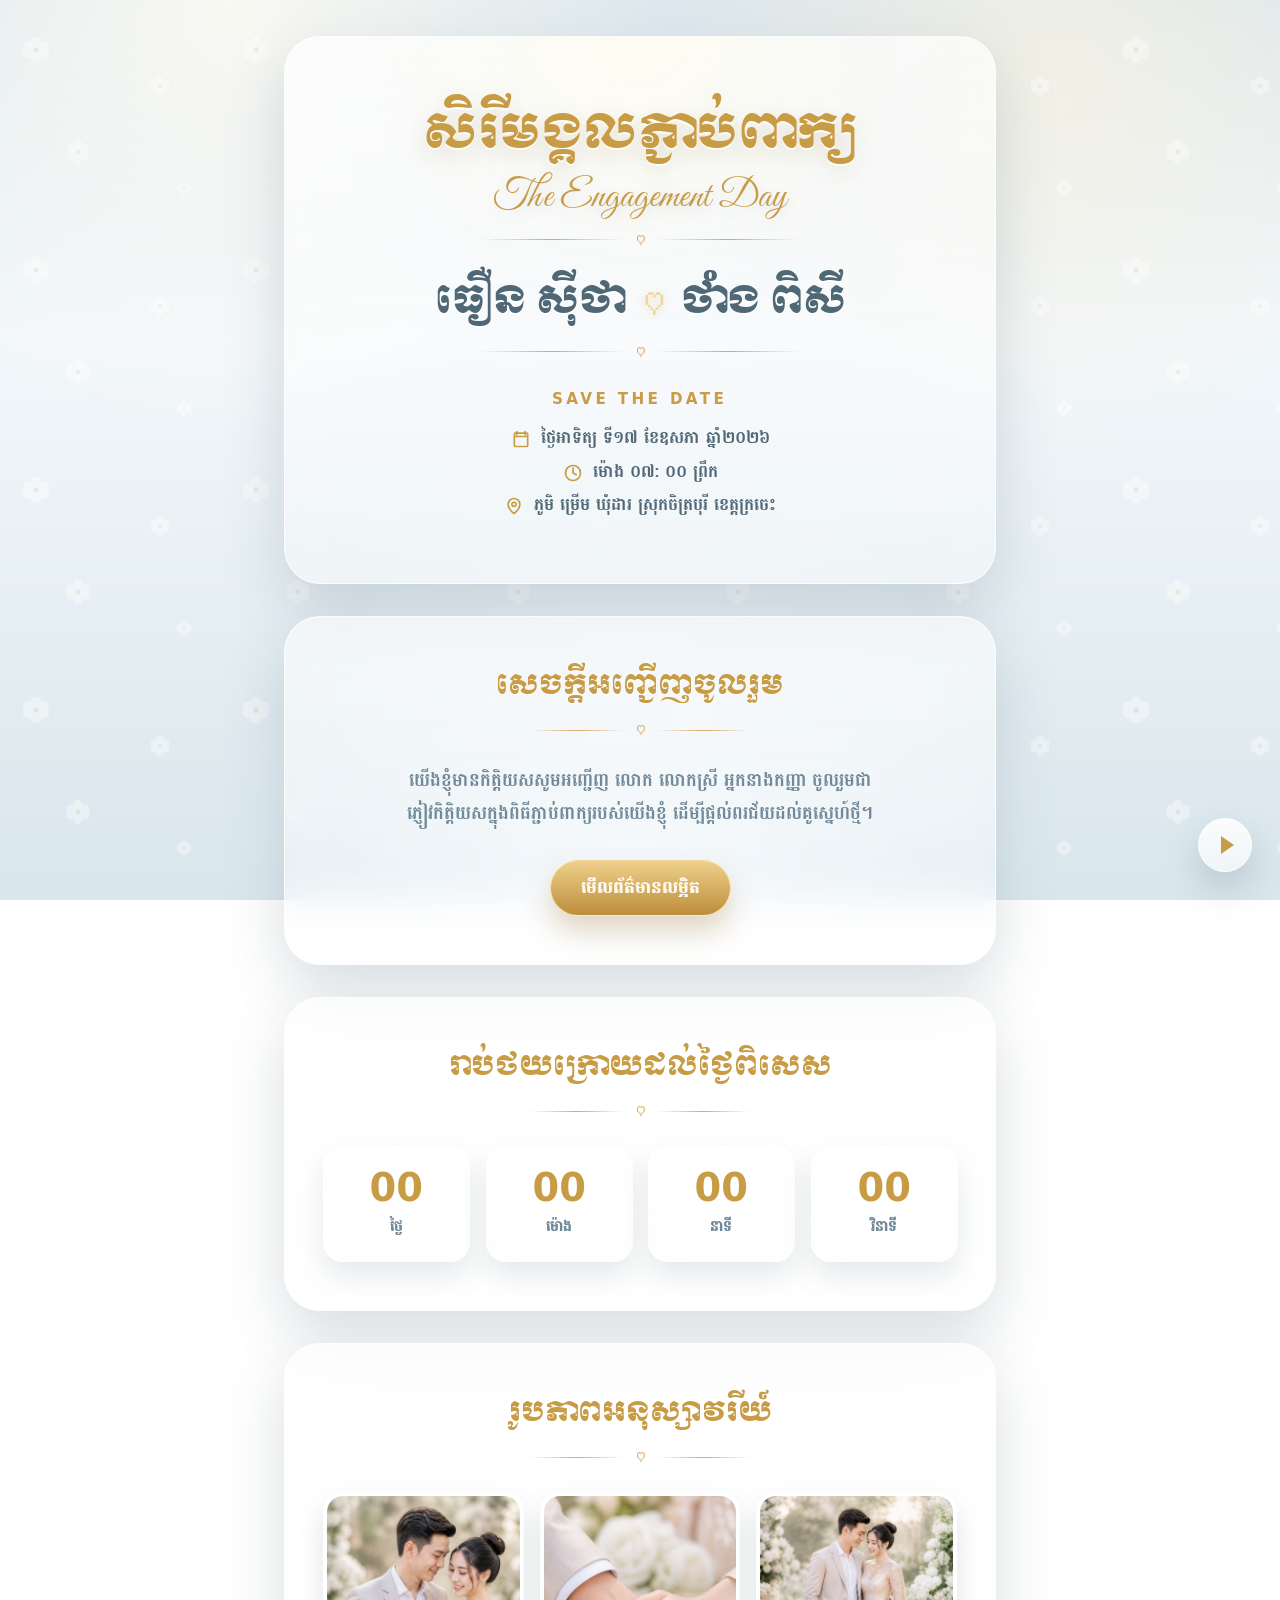
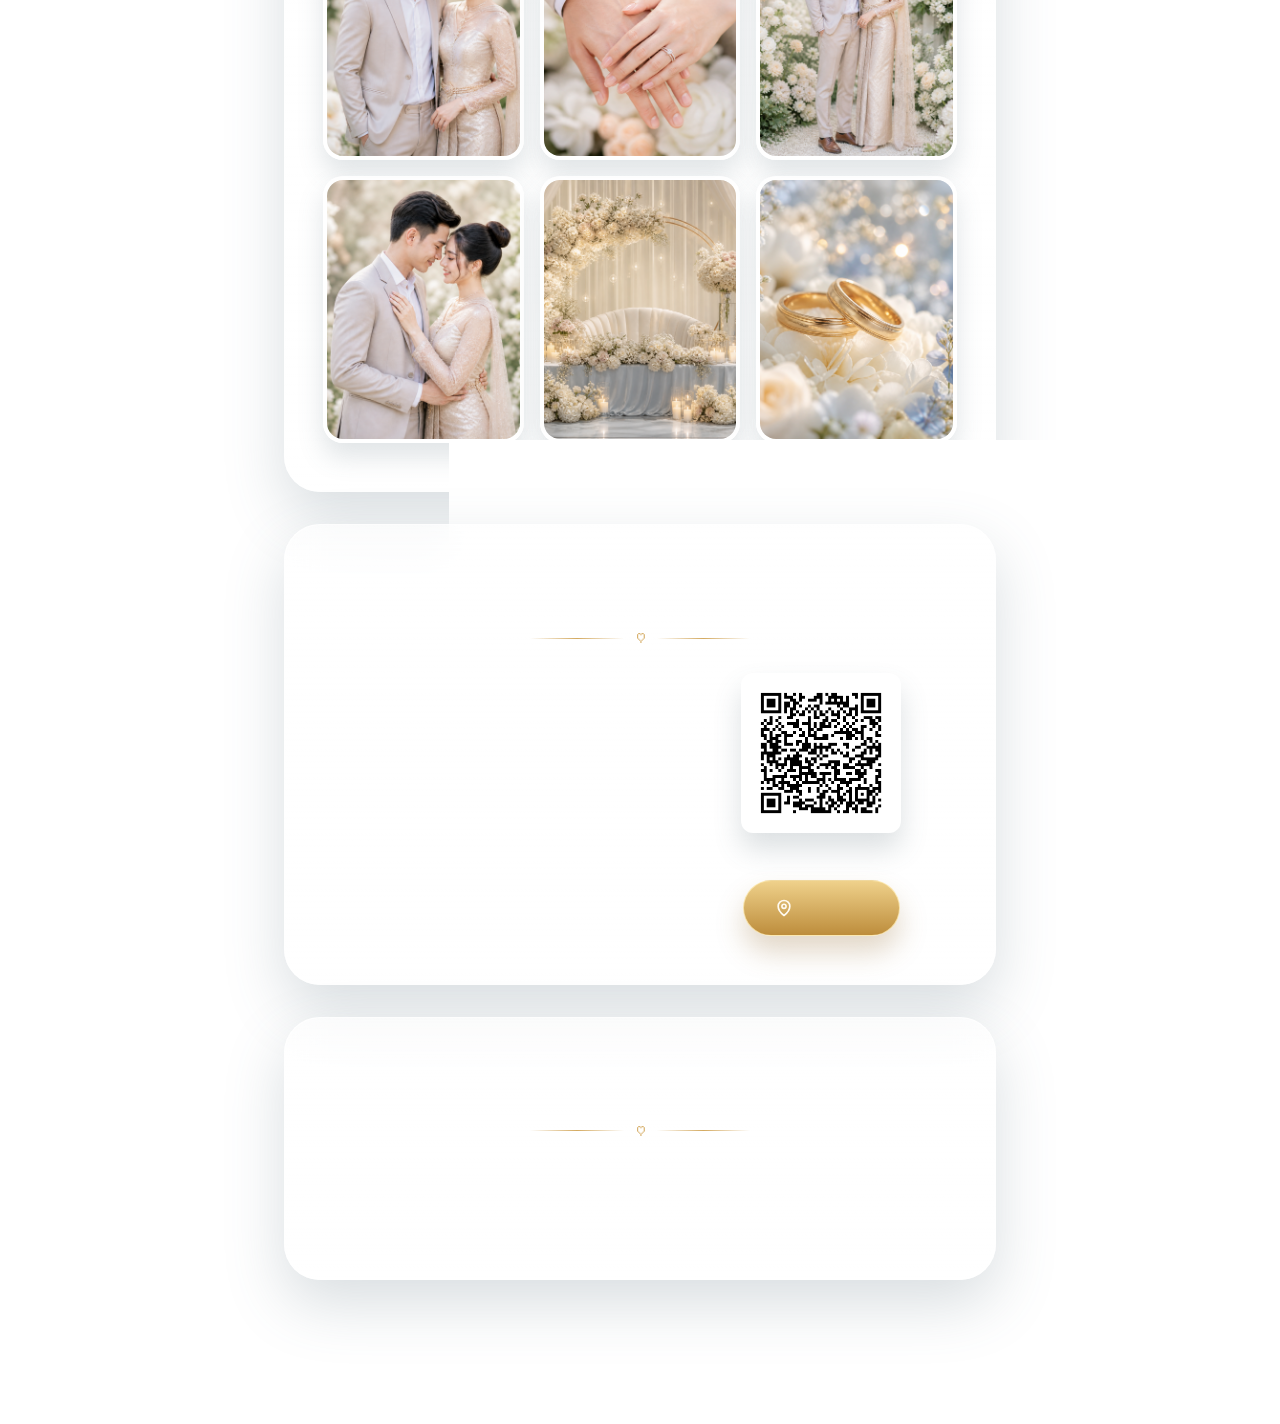
==== invitation.html @ dfe52625 "Initial website" ====
<!doctype html>
<!-- New invitation page. index.html is not modified. -->
<html lang="km">
  <head>
    <meta charset="utf-8">
    <meta name="viewport" content="width=device-width, initial-scale=1">
    <meta name="theme-color" content="#dbe7ee">
    <title>សិរីមង្គលពិធីភ្ជាប់ពាក្យ ធឿន ស៊ីថា ❤️ ថាំង ពិសី</title>
    <meta name="description" content="សិរីមង្គលភ្ជាប់ពាក្យ ធឿន ស៊ីថា និង ថាំង ពិសី — ថ្ងៃអាទិត្យ ទី១៧ ខែឧសភា ឆ្នាំ២០២៦។">

    <link rel="preconnect" href="https://fonts.googleapis.com">
    <link rel="preconnect" href="https://fonts.gstatic.com" crossorigin>
    <link href="https://fonts.googleapis.com/css2?family=Battambang:wght@400;700;800&family=Moul&family=Great+Vibes&display=swap" rel="stylesheet">

    <link rel="stylesheet" href="styles.css">
  </head>

  <body class="engagement-page">
    <main class="poster">

      <!-- 1. Hero -->
      <section class="card is-hero" aria-labelledby="heroTitle">
        <div class="hero-inner">
          <!-- <div class="gold-ornament" aria-hidden="true">꧁꧂</div> -->
          <h1 id="heroTitle" class="hero-title effect-zoom-in">សិរីមង្គលភ្ជាប់ពាក្យ</h1>
          <p class="hero-subtitle effect-slide-up">The Engagement Day</p>

          <div class="divider" aria-hidden="true">
            <span></span><strong>♡</strong><span></span>
          </div>

          <p class="couple-names effect-flip-in">
            <span>ធឿន ស៊ីថា</span>
            <span class="couple-heart">♡</span>
            <span>ថាំង ពិសី</span>
          </p>

          <div class="divider" aria-hidden="true">
            <span></span><strong>♡</strong><span></span>
          </div>

          <div class="save-date">
            <p class="save-date-label effect-rotate-fade">SAVE THE DATE</p>
            <span class="info-line effect-slide-up">
              <svg viewBox="0 0 24 24" aria-hidden="true">
                <path d="M7 3v4M17 3v4M4 9h16M5 5h14a1 1 0 0 1 1 1v14a1 1 0 0 1-1 1H5a1 1 0 0 1-1-1V6a1 1 0 0 1 1-1Z"/>
              </svg>
              ថ្ងៃអាទិត្យ ទី១៧ ខែឧសភា ឆ្នាំ២០២៦
            </span>
            <span class="info-line effect-slide-up">
              <svg viewBox="0 0 24 24" aria-hidden="true">
                <circle cx="12" cy="12" r="9"/><path d="M12 6v6l4 2"/>
              </svg>
              ម៉ោង ០៧: ០០ ព្រឹក
            </span>
            <span class="info-line effect-slide-up">
              <svg viewBox="0 0 24 24" aria-hidden="true">
                <path d="M12 21s7-5.1 7-11a7 7 0 1 0-14 0c0 5.9 7 11 7 11Z"/><circle cx="12" cy="10" r="2.5"/>
              </svg>
              ភូមិ ម្រើម ឃុំដារ ស្រុកចិត្របុរី ខេត្តក្រចេះ
            </span>
          </div>
        </div>
      </section>

      <!-- 2. Invitation message -->
      <section class="card" aria-labelledby="messageTitle">
        <div class="section-heading">
          <h2 id="messageTitle" class="section-title effect-zoom-in">សេចក្តីអញ្ជើញចូលរួម</h2>
          <div class="divider" aria-hidden="true">
            <span></span><strong>♡</strong><span></span>
          </div>
        </div>
        <p class="section-copy effect-slide-up">យើងខ្ញុំមានកិត្តិយសសូមអញ្ជើញ លោក លោកស្រី អ្នកនាងកញ្ញា ចូលរួមជាភ្ញៀវកិត្តិយសក្នុងពិធីភ្ជាប់ពាក្យរបស់យើងខ្ញុំ ដើម្បីផ្តល់ពរជ័យដល់គូស្នេហ៍ថ្មី។</p>
        <div class="section-actions effect-flip-in">
          <a class="btn-gold" href="#eventSection">មើលព័ត៌មានលម្អិត</a>
        </div>
      </section>

      <!-- 3. Countdown -->
      <section class="card" aria-labelledby="countdownTitle">
        <div class="section-heading">
          <h2 id="countdownTitle" class="section-title effect-rotate-fade">រាប់ថយក្រោយដល់ថ្ងៃពិសេស</h2>
          <div class="divider" aria-hidden="true">
            <span></span><strong>♡</strong><span></span>
          </div>
        </div>
        <div class="countdown-grid" id="countdown" data-target="2026-05-17T07:00:00+07:00" aria-live="polite">
          <div class="count-box effect-zoom-in"><strong data-count="days">00</strong><span>ថ្ងៃ</span></div>
          <div class="count-box effect-slide-up"><strong data-count="hours">00</strong><span>ម៉ោង</span></div>
          <div class="count-box effect-rotate-fade"><strong data-count="minutes">00</strong><span>នាទី</span></div>
          <div class="count-box effect-flip-in"><strong data-count="seconds">00</strong><span>វិនាទី</span></div>
        </div>
      </section>

      <!-- 4. Gallery -->
      <section class="card" aria-labelledby="galleryTitle">
        <div class="section-heading">
          <h2 id="galleryTitle" class="section-title effect-slide-up">រូបភាពអនុស្សាវរីយ៍</h2>
          <div class="divider" aria-hidden="true">
            <span></span><strong>♡</strong><span></span>
          </div>
        </div>
        <div class="gallery-grid">
          <button class="photo-card" type="button" data-src="assets/photo-1.png" aria-label="Open photo 1">
            <img src="assets/photo-1.png" alt="Engagement photo 1" loading="lazy">
          </button>
          <button class="photo-card" type="button" data-src="assets/photo-2.png" aria-label="Open photo 2">
            <img src="assets/photo-2.png" alt="Engagement photo 2" loading="lazy">
          </button>
          <button class="photo-card" type="button" data-src="assets/photo-3.png" aria-label="Open photo 3">
            <img src="assets/photo-3.png" alt="Engagement photo 3" loading="lazy">
          </button>
          <button class="photo-card" type="button" data-src="assets/photo-4.png" aria-label="Open photo 4">
            <img src="assets/photo-4.png" alt="Engagement photo 4" loading="lazy">
          </button>
          <button class="photo-card" type="button" data-src="assets/photo-5.png" aria-label="Open photo 5">
            <img src="assets/photo-5.png" alt="Engagement photo 5" loading="lazy">
          </button>
          <button class="photo-card" type="button" data-src="assets/photo-6.png" aria-label="Open photo 6">
            <img src="assets/photo-6.png" alt="Engagement photo 6" loading="lazy">
          </button>
        </div>
      </section>

      <!-- 5. Event detail -->
      <section id="eventSection" class="card" aria-labelledby="eventTitle">
        <div class="section-heading">
          <h2 id="eventTitle" class="section-title effect-zoom-in">ព័ត៌មានកម្មពិធី</h2>
          <div class="divider" aria-hidden="true">
            <span></span><strong>♡</strong><span></span>
          </div>
        </div>

        <div class="event-grid">
          <div class="event-list">
            <div class="event-row effect-slide-up">
              <span class="icon-circle" aria-hidden="true">
                <svg viewBox="0 0 24 24"><path d="M7 3v4M17 3v4M4 9h16M5 5h14a1 1 0 0 1 1 1v14a1 1 0 0 1-1 1H5a1 1 0 0 1-1-1V6a1 1 0 0 1 1-1Z"/></svg>
              </span>
              <div>
                <strong>កាលបរិច្ឆេទ</strong>
                <p>ថ្ងៃអាទិត្យ ទី១៧ ខែឧសភា ឆ្នាំ២០២៦</p>
              </div>
            </div>

            <div class="event-row effect-rotate-fade">
              <span class="icon-circle" aria-hidden="true">
                <svg viewBox="0 0 24 24"><circle cx="12" cy="12" r="9"/><path d="M12 6v6l4 2"/></svg>
              </span>
              <div>
                <strong>ម៉ោង</strong>
                <p>ម៉ោង ០៧: ០០ ព្រឹក</p>
              </div>
            </div>

            <div class="event-row effect-flip-in">
              <span class="icon-circle" aria-hidden="true">
                <svg viewBox="0 0 24 24"><path d="M12 21s7-5.1 7-11a7 7 0 1 0-14 0c0 5.9 7 11 7 11Z"/><circle cx="12" cy="10" r="2.5"/></svg>
              </span>
              <div>
                <strong>ទីតាំង</strong>
                <p>ភូមិ ម្រើម ឃុំដារ ស្រុកចិត្របុរី ខេត្តក្រចេះ</p>
              </div>
            </div>
          </div>

          <div class="qr-area">
            <img src="assets/qr.png" alt="QR code for venue location" class="qr-image">
            <p class="qr-label effect-slide-up">ស្កេនសម្រាប់ទីតាំង</p>
            <a class="btn-gold" href="https://maps.app.goo.gl/ui9GbfECNCux99Qb6" target="_blank" rel="noreferrer">
              <svg viewBox="0 0 24 24" aria-hidden="true">
                <path d="M12 21s7-5.1 7-11a7 7 0 1 0-14 0c0 5.9 7 11 7 11Z"/><circle cx="12" cy="10" r="2.5"/>
              </svg>
              <span class="effect-zoom-in">បើកទីតាំង</span>
            </a>
          </div>
        </div>
      </section>

      <!-- 6. Thank-you -->
      <section class="card" aria-labelledby="thanksTitle">
        <div class="section-heading">
          <h2 id="thanksTitle" class="section-title effect-zoom-in">សូមអរគុណ</h2>
          <div class="divider" aria-hidden="true">
            <span></span><strong>♡</strong><span></span>
          </div>
        </div>
        <p class="section-copy effect-slide-up">សូមអរគុណចំពោះការចូលរួម និងការអបអរសាទររបស់លោកអ្នក។ វត្តមានរបស់លោកអ្នកគឺជាកិត្តិយសដ៏ធំធេងសម្រាប់យើងខ្ញុំ។</p>
      </section>

      <p class="footer-note effect-rotate-fade">ធឿន ស៊ីថា&nbsp;<span>♡</span>&nbsp;ថាំង ពិសី</p>
    </main>

    <div class="lightbox" id="lightbox" aria-hidden="true" role="dialog" aria-label="Photo preview">
      <button class="lightbox-close" type="button" aria-label="Close preview">&times;</button>
      <img src="" alt="">
    </div>

    <audio id="weddingSong" src="assets/song/song_wedding.mp3" preload="auto" loop></audio>
    <button class="music-toggle" id="musicToggle" type="button" aria-label="Play wedding song" aria-pressed="false">
      <span class="music-toggle-icon" aria-hidden="true"></span>
    </button>

    <script src="script.js"></script>
  </body>
</html>
---- styles.css ----
/* =========================================================
   Wedding Invitation — single shared stylesheet
   - index.html       → body.cover-page
   - invitation.html  → body.engagement-page
   ========================================================= */

:root {
  --gold: #c89b45;
  --gold-light: #efd79c;
  --gold-deep: #bd8d3c;
  --slate-blue: #506775;
  --slate-blue-soft: #718999;
  --card-border: rgba(255, 255, 255, .72);
  --card-shadow: 0 24px 60px rgba(83, 105, 118, .22);
}

/* ---------- Resets shared by both pages ---------- */

* { box-sizing: border-box; }

html { scroll-behavior: smooth; }

body {
  margin: 0;
  min-height: 100vh;
  overflow-x: hidden;
  font-family: Battambang, "Noto Sans Khmer", system-ui, sans-serif;
}

button, a { font: inherit; }

button { -webkit-tap-highlight-color: transparent; }

svg {
  fill: none;
  stroke: currentColor;
  stroke-linecap: round;
  stroke-linejoin: round;
}

/* ---------- Page-transition overlay (driven by script.js on cover) ---------- */

body::after {
  content: "";
  position: fixed;
  inset: 0;
  z-index: 100;
  pointer-events: none;
  background:
    radial-gradient(circle at 50% 38%, rgba(255, 248, 224, .96), transparent 28%),
    radial-gradient(circle at 20% 18%, rgba(255, 255, 255, .72), transparent 26%),
    radial-gradient(circle at 82% 74%, rgba(216, 236, 244, .68), transparent 30%),
    linear-gradient(135deg, #f9f1df 0%, #dcc38b 48%, #edf6f8 100%);
  opacity: 0;
  transform: scaleY(0) translateZ(0);
  transform-origin: bottom;
  transition: transform 940ms cubic-bezier(.76, 0, .24, 1), opacity 940ms ease;
}

body.page-exit::after,
body.loading::after,
body.page-enter::after {
  opacity: 1;
  transform: scaleY(1);
}

body.loading::after,
body.page-enter::after {
  transform-origin: top;
}

.page-transition-text {
  position: fixed;
  left: 50%;
  top: 50%;
  z-index: 101;
  pointer-events: none;
  display: inline-grid;
  place-items: center;
  padding: .08em .16em .2em;
  color: transparent;
  font-family: Moul, "Khmer OS Muol Light", Battambang, serif;
  font-size: clamp(2.35rem, 9vw, 5.65rem);
  font-weight: 400;
  line-height: 1.15;
  letter-spacing: .015em;
  opacity: 0;
  transform: translate3d(-50%, -42%, 0) scale(.76) rotateX(18deg);
  transform-origin: center;
  text-align: center;
  white-space: nowrap;
  background:
    linear-gradient(105deg, #91600b 0%, #e4bd60 22%, #fff1bd 43%, #b87a09 58%, #f9dd8f 76%, #9b690f 100%);
  background-size: 220% 100%;
  background-clip: text;
  -webkit-background-clip: text;
  -webkit-text-fill-color: transparent;
  filter:
    blur(7px)
    drop-shadow(0 2px 0 rgba(255, 248, 213, .9))
    drop-shadow(0 14px 24px rgba(91, 61, 17, .25))
    drop-shadow(0 0 30px rgba(255, 224, 151, .5));
  transition:
    opacity 780ms cubic-bezier(.16, 1, .3, 1),
    transform 960ms cubic-bezier(.16, 1, .3, 1),
    filter 960ms cubic-bezier(.16, 1, .3, 1),
    background-position 960ms ease-out;
}

.page-transition-text::before {
  content: "♡";
  position: absolute;
  left: 50%;
  top: calc(100% + .08em);
  width: min(5.6em, 72vw);
  display: flex;
  align-items: center;
  justify-content: center;
  gap: .22em;
  color: rgba(174, 118, 24, .88);
  font-family: Georgia, serif;
  font-size: clamp(.78rem, 2.8vw, 1.15rem);
  line-height: 1;
  opacity: 0;
  transform: translateX(-50%) scaleX(.35);
  text-shadow: 0 0 18px rgba(255, 227, 162, .72);
  background:
    linear-gradient(90deg, transparent, currentColor 42%, transparent 42%) left center / 46% 1px no-repeat,
    linear-gradient(90deg, transparent, currentColor 58%, transparent 58%) right center / 46% 1px no-repeat;
}

.page-transition-text::after {
  content: attr(data-text);
  position: absolute;
  inset: .08em .16em .2em;
  color: transparent;
  background:
    linear-gradient(105deg, transparent 0 34%, rgba(255, 255, 255, .98) 46%, transparent 60% 100%);
  background-size: 230% 100%;
  background-position: -120% 0;
  background-clip: text;
  -webkit-background-clip: text;
  -webkit-text-fill-color: transparent;
  opacity: 0;
}

body.page-exit .page-transition-text,
body.page-enter .page-transition-text {
  opacity: 1;
  transform: translate3d(-50%, -50%, 0) scale(1) rotateX(0);
  background-position: 100% 50%;
  filter:
    blur(0)
    drop-shadow(0 2px 0 rgba(255, 248, 213, .9))
    drop-shadow(0 18px 28px rgba(91, 61, 17, .26))
    drop-shadow(0 0 34px rgba(255, 224, 151, .58));
  animation: samaiTextReveal 1080ms cubic-bezier(.16, 1, .3, 1) both;
}

body.page-exit .page-transition-text::before,
body.page-enter .page-transition-text::before {
  animation: samaiDividerReveal 1080ms cubic-bezier(.16, 1, .3, 1) both;
}

body.page-exit .page-transition-text::after,
body.page-enter .page-transition-text::after {
  animation: samaiTextShine 1050ms ease-out 120ms both;
}

body.page-enter .page-transition-text {
  animation: samaiTextArrive 1180ms cubic-bezier(.16, 1, .3, 1) both;
}

body.page-enter .page-transition-text::before {
  animation: samaiDividerArrive 1180ms cubic-bezier(.16, 1, .3, 1) both;
}

@keyframes samaiTextReveal {
  0% {
    opacity: 0;
    transform: translate3d(-50%, -36%, 0) scale(.74) rotateX(22deg);
    filter: blur(9px) drop-shadow(0 0 0 rgba(255, 224, 151, 0));
  }
  58% {
    opacity: 1;
    transform: translate3d(-50%, -50%, 0) scale(1.065) rotateX(0);
    filter: blur(0) drop-shadow(0 0 38px rgba(255, 224, 151, .72));
  }
  100% {
    opacity: 1;
    transform: translate3d(-50%, -50%, 0) scale(1) rotateX(0);
    filter: blur(0) drop-shadow(0 0 30px rgba(255, 224, 151, .52));
  }
}

@keyframes samaiTextArrive {
  0% {
    opacity: 1;
    transform: translate3d(-50%, -50%, 0) scale(1);
    filter: blur(0);
  }
  54% {
    opacity: 1;
    transform: translate3d(-50%, -50%, 0) scale(1.035);
    filter: blur(0);
  }
  100% {
    opacity: 0;
    transform: translate3d(-50%, -61%, 0) scale(.9);
    filter: blur(7px);
  }
}

@keyframes samaiDividerReveal {
  0% {
    opacity: 0;
    transform: translateX(-50%) scaleX(.18);
  }
  52%, 100% {
    opacity: .9;
    transform: translateX(-50%) scaleX(1);
  }
}

@keyframes samaiDividerArrive {
  0%, 58% {
    opacity: .9;
    transform: translateX(-50%) scaleX(1);
  }
  100% {
    opacity: 0;
    transform: translateX(-50%) scaleX(.45);
  }
}

@keyframes samaiTextShine {
  0% {
    opacity: 0;
    background-position: -130% 0;
  }
  18%, 72% {
    opacity: .9;
  }
  100% {
    opacity: 0;
    background-position: 130% 0;
  }
}

/* =========================================================
   Cover page (index.html)
   ========================================================= */

body.cover-page {
  background: linear-gradient(135deg, #6b757d 0%, #a39178 48%, #ead1a6 100%);
  color: #fff;
}

.cover-shell { min-height: 100vh; }

.cover-hero {
  position: relative;
  min-height: 100svh;
  display: grid;
  place-items: center;
  overflow: hidden;
  isolation: isolate;
  padding: clamp(22px, 5vw, 64px);
}

.poster-cover {
  background:
    radial-gradient(circle at 50% 20%, rgba(255, 247, 220, .62), transparent 34%),
    linear-gradient(135deg, #ead3a3 0%, #fff1c9 48%, #c49749 100%);
  padding: clamp(8px, 2vw, 18px);
}

.khmer-poster {
  position: relative;
  container-type: inline-size;
  width: min(calc(100vw - 16px), calc((100svh - 16px) * .6667), 700px);
  aspect-ratio: 1024 / 1536;
  overflow: hidden;
  background: url("assets/images/khmer-invitation-bg.png") center / cover no-repeat;
  border-radius: 4px;
  box-shadow:
    0 28px 80px rgba(75, 50, 15, .38),
    0 0 0 1px rgba(139, 89, 18, .24);
  animation: enterCard 720ms cubic-bezier(.2, .8, .2, 1) both;
}

.poster-main-copy {
  position: absolute;
  top: 20.6%;
  left: 12%;
  right: 12%;
  display: grid;
  justify-items: center;
  text-align: center;
  color: #8e5b00;
}

.poster-kicker {
  margin: 0 0 .35em;
  color: #9d6905;
  font-size: clamp(.72rem, 2.6cqw, 1.08rem);
  font-weight: 800;
  line-height: 1.45;
  text-shadow: 0 1px 0 #fff4c2, 0 2px 7px rgba(88, 48, 0, .22);
}

.poster-main-copy h1,
.poster-names,
.poster-with,
.poster-footer-copy {
  text-shadow:
    0 1px 0 #fff7c9,
    0 2px 0 #6c4100,
    0 4px 8px rgba(67, 35, 0, .34);
}

.poster-main-copy h1 {
  margin: 0;
  color: #a36500;
  font-family: Moul, "Khmer OS Muol Light", Battambang, serif;
  font-size: clamp(1.05rem, 7.1cqw, 3.1rem);
  font-weight: 400;
  line-height: 1.36;
  white-space: nowrap;
}

.poster-divider {
  width: min(340px, 62%);
  display: flex;
  align-items: center;
  justify-content: center;
  gap: 10px;
  margin: clamp(9px, 1.8vw, 18px) 0 clamp(8px, 1.6vw, 16px);
  color: #b87a09;
}

.poster-divider span {
  height: 2px;
  flex: 1;
  background: linear-gradient(90deg, transparent, currentColor, transparent);
}

.poster-divider strong {
  font-size: clamp(.78rem, 2.4cqw, 1.18rem);
  line-height: 1;
}

.poster-names {
  margin: 0;
  color: #9a6100;
  font-family: Moul, "Khmer OS Muol Light", Battambang, serif;
  font-size: clamp(1.02rem, 6.6cqw, 2.95rem);
  font-weight: 400;
  line-height: 1.26;
  white-space: nowrap;
}

.poster-with {
  margin: clamp(1px, .4vw, 5px) 0;
  color: #a46900;
  font-family: Moul, "Khmer OS Muol Light", Battambang, serif;
  font-size: clamp(.78rem, 3.6cqw, 1.55rem);
  font-weight: 400;
  line-height: 1.2;
}

.poster-button {
  position: absolute;
  left: 50%;
  top: 73%;
  min-height: clamp(38px, 8.6cqw, 62px);
  min-width: clamp(128px, 31cqw, 220px);
  display: inline-flex;
  align-items: center;
  justify-content: center;
  gap: 10px;
  padding: clamp(8px, 1.45vw, 14px) clamp(18px, 3vw, 30px);
  border: 0;
  border-radius: 0;
  background: transparent;
  color: #8f620d;
  cursor: pointer;
  isolation: isolate;
  transform: translateX(-50%);
  transition: transform 200ms ease, filter 200ms ease;
}

.poster-button::before,
.poster-button::after {
  content: "";
  position: absolute;
  inset: 50% auto auto 50%;
  pointer-events: none;
  transform: translate(-50%, -50%) scale(.86);
}

.poster-button::before {
  content: "♡";
  z-index: -1;
  color: rgba(255, 232, 170, .72);
  font-family: Georgia, serif;
  font-size: clamp(2.3rem, 8.2cqw, 4.4rem);
  line-height: 1;
  text-shadow:
    0 0 18px rgba(255, 224, 145, .58),
    0 0 34px rgba(184, 122, 9, .24);
  animation: softHeartBeat 2.2s ease-in-out infinite;
}

.poster-button::after {
  z-index: -2;
  width: 72%;
  height: 70%;
  border-radius: 999px;
  background: radial-gradient(circle, rgba(255, 231, 170, .26), transparent 68%);
  filter: blur(6px);
  animation: softHeartGlow 2.2s ease-in-out infinite;
}

.poster-button span {
  position: relative;
  z-index: 1;
  display: inline-block;
  font-size: clamp(1.05rem, 3.7cqw, 1.52rem);
  font-weight: 800;
  line-height: 1.1;
  text-shadow: 0 1px 0 #fff7c9, 0 2px 7px rgba(67, 35, 0, .28);
  transform-origin: center;
  animation: buttonTextHeartBeat 2.2s ease-in-out infinite;
}

.poster-button:hover {
  filter: brightness(1.06);
  transform: translateX(-50%) translateY(-2px);
}

.poster-button:hover::before,
.poster-button:hover::after {
  animation-duration: 1.6s;
}

.poster-button:hover span {
  animation-duration: 1.6s;
}

.poster-button:active {
  transform: translateX(-50%) translateY(0) scale(.98);
}

.poster-footer-copy {
  position: absolute;
  left: 16%;
  right: 16%;
  top: 90%;
  color: #8f620d;
  display: grid;
  gap: clamp(4px, 1vw, 9px);
  justify-items: center;
  text-align: center;
  font-family: Moul, "Khmer OS Muol Light", Battambang, serif;
}

.poster-footer-copy p,
.poster-footer-copy strong {
  margin: 0;
  font-weight: 400;
  line-height: 1.5;
}

.poster-footer-copy p { font-size: clamp(.68rem, 3cqw, 1.26rem); }
.poster-footer-copy strong { font-size: clamp(.82rem, 4.1cqw, 1.78rem); }

@keyframes enterCard {
  from { opacity: 0; transform: translateY(18px) scale(.985); }
  to   { opacity: 1; transform: translateY(0) scale(1); }
}

@keyframes softHeartBeat {
  0%, 100% {
    opacity: .26;
    transform: translate(-50%, -50%) scale(.82);
  }
  16% {
    opacity: .72;
    transform: translate(-50%, -50%) scale(1.02);
  }
  28% {
    opacity: .46;
    transform: translate(-50%, -50%) scale(.92);
  }
  42% {
    opacity: .66;
    transform: translate(-50%, -50%) scale(1);
  }
}

@keyframes softHeartGlow {
  0%, 100% {
    opacity: .18;
    transform: translate(-50%, -50%) scale(.82);
  }
  18%, 44% {
    opacity: .48;
    transform: translate(-50%, -50%) scale(1.08);
  }
}

@keyframes buttonTextHeartBeat {
  0%, 100% {
    transform: scale(1);
    filter: brightness(1);
  }
  16% {
    transform: scale(1.08);
    filter: brightness(1.12);
  }
  28% {
    transform: scale(.98);
    filter: brightness(1.02);
  }
  42% {
    transform: scale(1.05);
    filter: brightness(1.1);
  }
}

@media (max-width: 768px) {
  .cover-hero { padding: 16px; }
}

/* =========================================================
   Engagement page (invitation.html)
   ========================================================= */

body.engagement-page {
  color: var(--slate-blue);
  background:
    radial-gradient(circle at 18% 0%, rgba(255, 252, 244, .82), transparent 32%),
    radial-gradient(circle at 82% 8%, rgba(255, 244, 220, .55), transparent 28%),
    radial-gradient(circle at 50% 100%, rgba(245, 250, 254, .82), transparent 38%),
    linear-gradient(180deg, #dde8ee 0%, #f2f7fa 38%, #d9e6ec 100%);
  background-attachment: fixed;
}

body.engagement-page::before {
  content: "";
  position: fixed;
  inset: 0;
  z-index: -1;
  pointer-events: none;
  opacity: .55;
  background-image: url("data:image/svg+xml;charset=utf-8,<svg xmlns='http://www.w3.org/2000/svg' width='220' height='220' viewBox='0 0 220 220'><g fill='%23ffffff' opacity='0.7'><g transform='translate(36 50)'><circle cx='0' cy='-8' r='5.5'/><circle cx='7.6' cy='-3' r='5.5'/><circle cx='7.6' cy='3' r='5.5'/><circle cx='0' cy='8' r='5.5'/><circle cx='-7.6' cy='3' r='5.5'/><circle cx='-7.6' cy='-3' r='5.5'/></g><g transform='translate(160 86) scale(0.72)'><circle cx='0' cy='-8' r='5.5'/><circle cx='7.6' cy='-3' r='5.5'/><circle cx='7.6' cy='3' r='5.5'/><circle cx='0' cy='8' r='5.5'/><circle cx='-7.6' cy='3' r='5.5'/><circle cx='-7.6' cy='-3' r='5.5'/></g><g transform='translate(78 152) scale(0.88)'><circle cx='0' cy='-8' r='5.5'/><circle cx='7.6' cy='-3' r='5.5'/><circle cx='7.6' cy='3' r='5.5'/><circle cx='0' cy='8' r='5.5'/><circle cx='-7.6' cy='3' r='5.5'/><circle cx='-7.6' cy='-3' r='5.5'/></g><g transform='translate(184 188) scale(0.55)'><circle cx='0' cy='-8' r='5.5'/><circle cx='7.6' cy='-3' r='5.5'/><circle cx='7.6' cy='3' r='5.5'/><circle cx='0' cy='8' r='5.5'/><circle cx='-7.6' cy='3' r='5.5'/><circle cx='-7.6' cy='-3' r='5.5'/></g></g><g fill='%23efd79c' opacity='0.6'><circle cx='36' cy='50' r='2.2'/><circle cx='160' cy='86' r='1.6'/><circle cx='78' cy='152' r='1.9'/><circle cx='184' cy='188' r='1.1'/></g></svg>");
  background-size: 220px 220px;
  background-repeat: repeat;
}

.poster {
  width: min(100%, 768px);
  margin: 0 auto;
  padding: clamp(18px, 4vw, 36px) clamp(14px, 4vw, 28px) clamp(40px, 8vw, 64px);
  display: flex;
  flex-direction: column;
  gap: clamp(20px, 4vw, 32px);
}

.card {
  position: relative;
  padding: clamp(28px, 6vw, 48px) clamp(20px, 5vw, 38px);
  border-radius: clamp(24px, 4vw, 36px);
  background: linear-gradient(180deg, rgba(255, 255, 255, .58), rgba(255, 255, 255, .26));
  border: 1px solid var(--card-border);
  box-shadow: var(--card-shadow);
  backdrop-filter: blur(18px);
  -webkit-backdrop-filter: blur(18px);
}

.card.is-hero {
  padding-block: clamp(36px, 8vw, 64px);
  background:
    radial-gradient(circle at 50% 0%, rgba(255, 252, 240, .85), transparent 42%),
    linear-gradient(180deg, rgba(255, 255, 255, .68), rgba(255, 255, 255, .32));
}

.hero-inner {
  display: flex;
  flex-direction: column;
  align-items: center;
  text-align: center;
  gap: clamp(8px, 1.6vw, 14px);
}

.gold-ornament {
  margin: 0;
  color: var(--gold-light);
  font-family: Georgia, serif;
  font-size: clamp(1.6rem, 5.4vw, 2.6rem);
  line-height: 1;
  text-shadow: 0 4px 12px rgba(115, 84, 30, .18);
}

.hero-title {
  margin: 0;
  color: var(--gold);
  font-family: Moul, "Khmer OS Muol Light", Battambang, serif;
  font-size: clamp(1.5rem, 6.6vw, 3rem);
  font-weight: 400;
  line-height: 1.32;
  text-shadow: 0 2px 0 rgba(255, 255, 255, .82), 0 8px 22px rgba(120, 92, 36, .18);
}

.hero-subtitle {
  margin: 0;
  color: var(--gold);
  font-family: "Great Vibes", cursive;
  font-size: clamp(1.4rem, 5vw, 2.4rem);
  line-height: 1;
  text-shadow: 0 4px 14px rgba(80, 98, 109, .16);
}

.couple-names {
  margin: clamp(8px, 2vw, 14px) 0 0;
  display: flex;
  flex-wrap: wrap;
  align-items: center;
  justify-content: center;
  gap: clamp(8px, 2.6vw, 18px);
  color: var(--slate-blue);
  font-family: Moul, "Khmer OS Muol Light", Battambang, serif;
  font-size: clamp(1.2rem, 5.4vw, 2.4rem);
  font-weight: 400;
  line-height: 1.3;
  text-shadow: 0 2px 0 rgba(255, 255, 255, .85);
}

.couple-heart {
  color: var(--gold-light);
  font-family: Georgia, serif;
  font-size: 1.05em;
  text-shadow: 0 2px 8px rgba(200, 155, 69, .35);
}

.divider {
  display: flex;
  align-items: center;
  justify-content: center;
  gap: 12px;
  width: min(86%, 320px);
  color: #d4aa61;
}

.divider span {
  height: 1px;
  flex: 1;
  background: linear-gradient(90deg, transparent, currentColor, transparent);
}

.divider strong {
  font-family: Georgia, serif;
  font-weight: 400;
  font-size: 1.1rem;
  line-height: 1;
}

.save-date {
  display: grid;
  gap: 8px;
  justify-items: center;
  margin-top: clamp(8px, 2vw, 14px);
  color: var(--slate-blue);
  font-weight: 700;
  line-height: 1.55;
}

.save-date-label {
  margin: 0 0 6px;
  color: var(--gold);
  font-family: Inter, system-ui, sans-serif;
  font-size: clamp(.78rem, 2.4vw, .95rem);
  font-weight: 800;
  letter-spacing: .22em;
}

.info-line {
  display: inline-flex;
  align-items: center;
  gap: 10px;
  font-size: clamp(.92rem, 2.8vw, 1.04rem);
}

.info-line svg {
  width: 20px;
  height: 20px;
  flex-shrink: 0;
  color: var(--gold);
  stroke-width: 2;
}

.section-heading {
  text-align: center;
  margin-bottom: clamp(18px, 3vw, 26px);
}

.section-title {
  margin: 0;
  color: var(--gold);
  font-family: Moul, "Khmer OS Muol Light", Battambang, serif;
  font-size: clamp(1.1rem, 4.2vw, 1.7rem);
  font-weight: 400;
  line-height: 1.55;
  text-shadow: 0 1px 0 rgba(255, 255, 255, .92);
}

.section-heading .divider {
  margin: 14px auto 0;
  width: min(72%, 220px);
}

.section-copy {
  max-width: 56ch;
  margin: 0 auto;
  color: var(--slate-blue-soft);
  font-size: clamp(.96rem, 2.6vw, 1.1rem);
  font-weight: 700;
  line-height: 1.85;
  text-align: center;
  text-wrap: balance;
}

.section-actions {
  margin-top: clamp(20px, 4vw, 30px);
  display: flex;
  justify-content: center;
}

.btn-gold {
  display: inline-flex;
  align-items: center;
  justify-content: center;
  gap: 10px;
  min-height: 48px;
  padding: 12px 30px;
  border: 1px solid rgba(255, 239, 190, .76);
  border-radius: 999px;
  background: linear-gradient(180deg, #efd18b, #bd8d3c);
  color: #fffaf0;
  box-shadow: 0 16px 28px rgba(143, 101, 37, .26);
  font-family: inherit;
  font-size: clamp(.92rem, 2.6vw, 1.04rem);
  font-weight: 800;
  text-decoration: none;
  cursor: pointer;
  transition: transform .2s ease, filter .2s ease, box-shadow .2s ease;
}

.btn-gold:hover {
  transform: translateY(-2px);
  filter: brightness(1.06);
  box-shadow: 0 20px 34px rgba(143, 101, 37, .32);
}

.btn-gold:active { transform: translateY(0) scale(.98); }

.btn-gold svg {
  width: 20px;
  height: 20px;
  stroke-width: 2;
}

.btn-gold span { display: inline-block; }

.countdown-grid {
  display: grid;
  grid-template-columns: repeat(4, minmax(0, 1fr));
  gap: clamp(10px, 2vw, 16px);
}

.count-box {
  display: grid;
  place-items: center;
  gap: 6px;
  padding: clamp(14px, 3vw, 22px) clamp(8px, 2vw, 14px);
  border: 1px solid rgba(255, 255, 255, .78);
  border-radius: clamp(14px, 3vw, 20px);
  background:
    radial-gradient(circle at 50% 0%, rgba(255, 255, 255, .92), transparent 60%),
    linear-gradient(180deg, rgba(255, 255, 255, .78), rgba(255, 255, 255, .42));
  box-shadow:
    inset 0 1px 0 rgba(255, 255, 255, .9),
    0 14px 28px rgba(95, 118, 132, .16);
  backdrop-filter: blur(10px);
}

.count-box strong {
  font-family: Inter, system-ui, sans-serif;
  font-size: clamp(1.4rem, 5.2vw, 2.4rem);
  font-weight: 800;
  line-height: 1;
  color: var(--gold);
}

.count-box span {
  font-size: clamp(.72rem, 2vw, .9rem);
  font-weight: 800;
  color: var(--slate-blue-soft);
}

.gallery-grid {
  display: grid;
  grid-template-columns: repeat(3, minmax(0, 1fr));
  gap: clamp(10px, 2vw, 16px);
}

.photo-card {
  position: relative;
  padding: 0;
  aspect-ratio: 3 / 4;
  overflow: hidden;
  border: 4px solid rgba(255, 255, 255, .82);
  border-radius: clamp(14px, 2.6vw, 20px);
  background: rgba(255, 255, 255, .42);
  box-shadow: 0 14px 26px rgba(83, 105, 118, .18);
  cursor: pointer;
  font: inherit;
  transition: transform .25s ease, box-shadow .25s ease;
}

.photo-card:hover {
  transform: translateY(-3px);
  box-shadow: 0 18px 34px rgba(83, 105, 118, .22);
}

.photo-card img {
  width: 100%;
  height: 100%;
  display: block;
  object-fit: cover;
  transition: transform .4s ease;
}

.photo-card:hover img { transform: scale(1.05); }

.event-grid {
  display: grid;
  grid-template-columns: 1.1fr .9fr;
  gap: clamp(20px, 3vw, 30px);
  align-items: center;
}

.event-list {
  display: grid;
  gap: clamp(14px, 2.4vw, 22px);
}

.event-row {
  display: grid;
  grid-template-columns: auto minmax(0, 1fr);
  gap: clamp(12px, 2vw, 18px);
  align-items: center;
  text-align: left;
}

.icon-circle {
  width: clamp(42px, 6vw, 54px);
  aspect-ratio: 1;
  display: grid;
  place-items: center;
  border-radius: 50%;
  background: linear-gradient(180deg, #91a5b2, #6c8391);
  color: white;
  box-shadow: 0 12px 24px rgba(80, 101, 114, .24);
}

.icon-circle svg {
  width: 50%;
  height: 50%;
  stroke-width: 2;
}

.event-row strong {
  display: block;
  margin-bottom: 2px;
  color: var(--slate-blue);
  font-size: clamp(.92rem, 2.4vw, 1rem);
  font-weight: 800;
  line-height: 1.4;
}

.event-row p {
  margin: 0;
  color: var(--slate-blue-soft);
  font-size: clamp(.88rem, 2.2vw, .98rem);
  font-weight: 700;
  line-height: 1.55;
}

.qr-area {
  display: grid;
  justify-items: center;
  gap: 10px;
  text-align: center;
}

.qr-image {
  width: min(160px, 70%);
  aspect-ratio: 1;
  display: block;
  border: 8px solid white;
  border-radius: 12px;
  background: white;
  box-shadow: 0 16px 28px rgba(79, 100, 112, .2);
}

.qr-label {
  margin: 0;
  color: var(--slate-blue-soft);
  font-size: clamp(.82rem, 2vw, .94rem);
  font-weight: 800;
}

.footer-note {
  margin: clamp(8px, 2vw, 16px) 0 0;
  color: rgba(80, 103, 117, .72);
  font-family: "Great Vibes", cursive;
  font-size: clamp(1.2rem, 3.6vw, 1.6rem);
  text-align: center;
  letter-spacing: .04em;
}

.footer-note span { color: var(--gold); }

.lightbox {
  position: fixed;
  inset: 0;
  z-index: 50;
  display: none;
  place-items: center;
  padding: 24px;
  background: rgba(25, 34, 41, .82);
  backdrop-filter: blur(14px);
}

.lightbox.is-open { display: grid; }

.lightbox img {
  width: min(900px, 100%);
  max-height: 84vh;
  object-fit: contain;
  border: 6px solid rgba(255, 255, 255, .82);
  border-radius: 20px;
  box-shadow: 0 24px 80px rgba(0, 0, 0, .35);
}

.lightbox-close {
  position: absolute;
  top: 18px;
  right: 18px;
  width: 44px;
  height: 44px;
  display: grid;
  place-items: center;
  border: 1px solid rgba(255, 255, 255, .34);
  border-radius: 50%;
  background: rgba(255, 255, 255, .16);
  color: white;
  font-size: 1.8rem;
  line-height: 1;
  cursor: pointer;
  transition: background .2s ease;
}

.lightbox-close:hover { background: rgba(255, 255, 255, .28); }

.music-toggle {
  position: fixed;
  right: clamp(16px, 4vw, 28px);
  bottom: clamp(16px, 4vw, 28px);
  z-index: 42;
  width: 54px;
  height: 54px;
  display: grid;
  place-items: center;
  border: 1px solid rgba(255, 255, 255, .72);
  border-radius: 50%;
  background: linear-gradient(180deg, rgba(255, 255, 255, .86), rgba(255, 255, 255, .58));
  color: var(--gold);
  box-shadow: 0 16px 34px rgba(79, 100, 112, .24);
  backdrop-filter: blur(14px);
  -webkit-backdrop-filter: blur(14px);
  cursor: pointer;
  transition: transform .2s ease, box-shadow .2s ease, background .2s ease;
}

.music-toggle:hover {
  transform: translateY(-2px);
  box-shadow: 0 20px 38px rgba(79, 100, 112, .3);
}

.music-toggle:active { transform: translateY(0) scale(.96); }

.music-toggle:focus-visible {
  outline: 3px solid rgba(200, 155, 69, .36);
  outline-offset: 4px;
}

.music-toggle-icon {
  position: relative;
  width: 22px;
  height: 24px;
  display: inline-block;
}

.music-toggle-icon::before,
.music-toggle-icon::after {
  content: "";
  position: absolute;
  background: transparent;
}

.music-toggle-icon::before {
  left: 7px;
  bottom: 3px;
  width: 0;
  height: 0;
  border-top: 9px solid transparent;
  border-bottom: 9px solid transparent;
  border-left: 13px solid currentColor;
}

.music-toggle-icon::after { display: none; }

.music-toggle.is-playing {
  background: linear-gradient(180deg, #efd18b, #bd8d3c);
  color: #fffaf0;
  box-shadow: 0 18px 34px rgba(143, 101, 37, .3);
}

.music-toggle.is-playing .music-toggle-icon::before,
.music-toggle.is-playing .music-toggle-icon::after {
  bottom: 1px;
  width: 4px;
  height: 22px;
  border: 0;
  border-radius: 999px;
  background: currentColor;
}

.music-toggle.is-playing .music-toggle-icon::before {
  left: 5px;
}

.music-toggle.is-playing .music-toggle-icon::after {
  right: 5px;
  display: block;
}

.music-toggle.needs-tap {
  animation: musicNudge 900ms ease-out 2;
}

.falling-flowers {
  position: fixed;
  inset: 0;
  z-index: 5;
  pointer-events: none;
  overflow: hidden;
}

.falling-flowers span {
  position: absolute;
  left: var(--flower-left);
  top: -12vh;
  display: block;
  color: rgba(255, 243, 212, .92);
  font-family: "Segoe UI Emoji", "Apple Color Emoji", Georgia, serif;
  font-size: var(--flower-size);
  line-height: 1;
  opacity: 0;
  text-shadow:
    0 1px 0 rgba(255, 255, 255, .9),
    0 8px 18px rgba(123, 94, 49, .18);
  filter: drop-shadow(0 0 9px rgba(255, 232, 184, .45));
  animation: flowerFall var(--flower-duration) linear var(--flower-delay) infinite;
  will-change: transform, opacity;
}

:target { scroll-margin-top: 24px; }

/* ---------- Reusable text effects ---------- */

.effect-zoom-in,
.effect-slide-up,
.effect-rotate-fade,
.effect-flip-in {
  opacity: 0;
  will-change: transform, opacity;
  backface-visibility: hidden;
  transform-style: preserve-3d;
  transition:
    opacity var(--effect-duration, 760ms) cubic-bezier(.22, 1, .36, 1),
    transform var(--effect-duration, 760ms) cubic-bezier(.22, 1, .36, 1);
  transition-delay: var(--effect-delay, 0ms);
}

.effect-zoom-in { transform: scale(.86); }

.effect-slide-up { transform: translate3d(0, 24px, 0); }

.effect-rotate-fade { transform: translate3d(0, 14px, 0) rotate(-4deg); }

.effect-flip-in {
  transform: perspective(900px) translate3d(0, 18px, 0) rotateX(64deg);
  transform-origin: center bottom;
}

.effect-zoom-in.is-visible,
.effect-slide-up.is-visible,
.effect-rotate-fade.is-visible,
.effect-flip-in.is-visible {
  opacity: 1;
  transform: translate3d(0, 0, 0) rotate(0) rotateX(0) scale(1);
}

@keyframes musicNudge {
  0%, 100% { transform: translateY(0) scale(1); }
  42% { transform: translateY(-3px) scale(1.06); }
}

@keyframes flowerFall {
  0% {
    opacity: 0;
    transform: translate3d(0, -12vh, 0) rotate(0deg) scale(.86);
  }
  12% {
    opacity: var(--flower-opacity);
  }
  50% {
    transform: translate3d(calc(var(--flower-drift) * .45), 50vh, 0) rotate(calc(var(--flower-spin) * .52)) scale(1);
  }
  88% {
    opacity: var(--flower-opacity);
  }
  100% {
    opacity: 0;
    transform: translate3d(var(--flower-drift), 112vh, 0) rotate(var(--flower-spin)) scale(.92);
  }
}

@media (max-width: 540px) {
  .event-grid { grid-template-columns: 1fr; }
  .gallery-grid,
  .countdown-grid { gap: 8px; }
}

/* ---------- Reduced motion (both pages) ---------- */

@media (prefers-reduced-motion: reduce) {
  .falling-flowers { display: none; }

  *,
  *::before,
  *::after {
    animation-duration: 1ms !important;
    animation-iteration-count: 1 !important;
    transition-duration: 1ms !important;
    scroll-behavior: auto !important;
  }
}
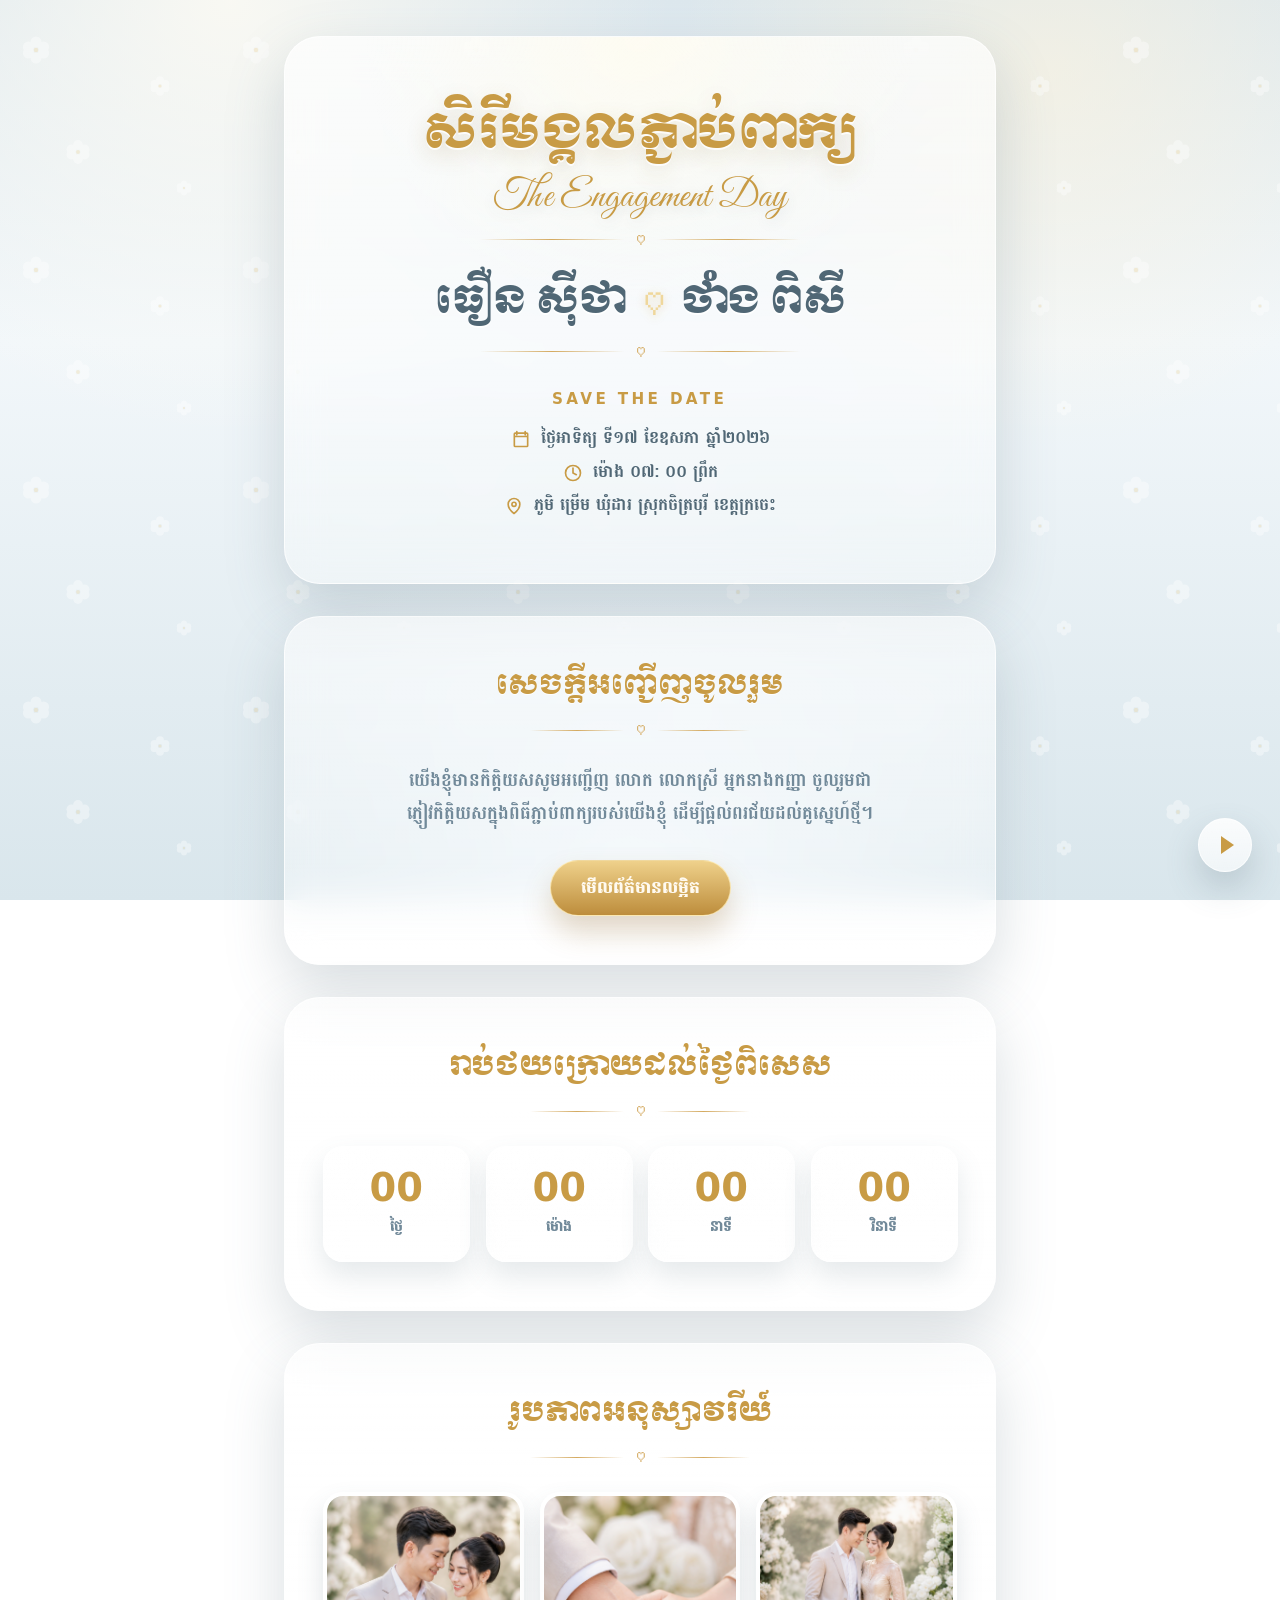
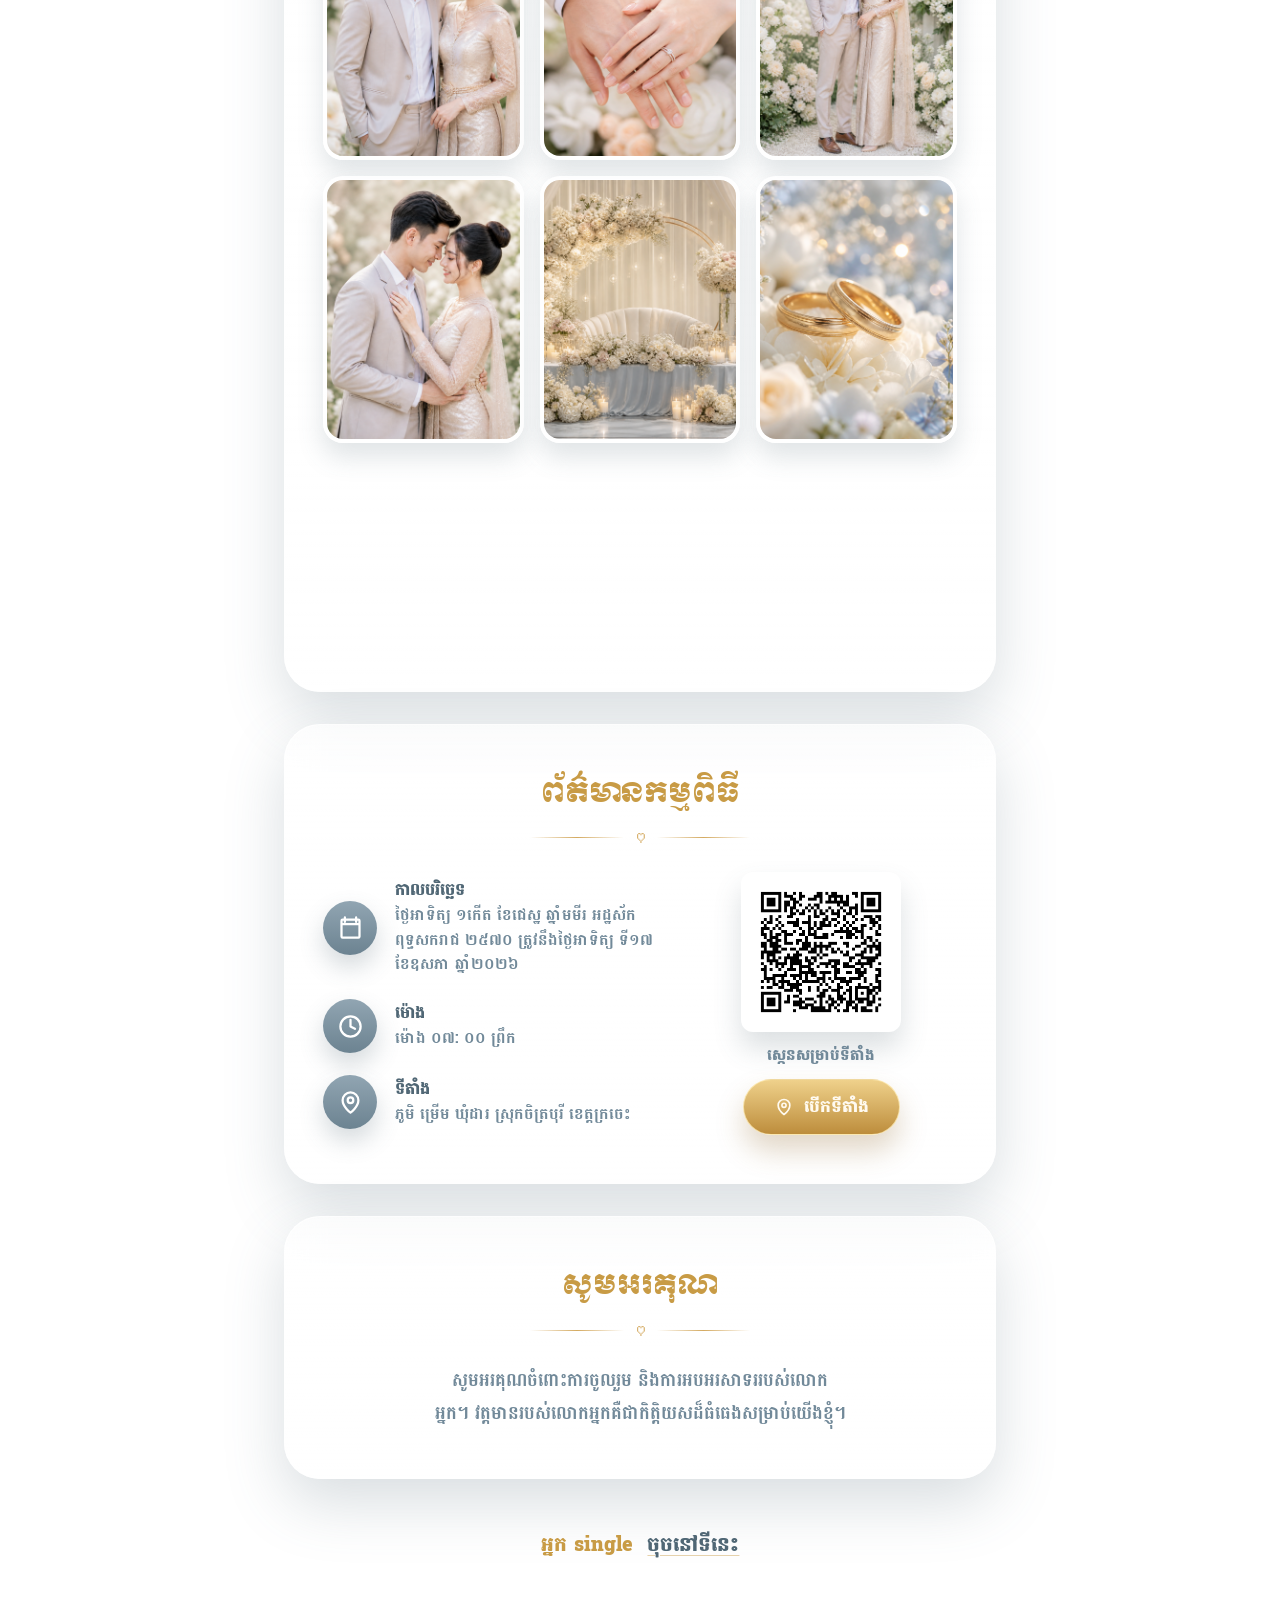
==== commit fd76a911: "Add invitation popup and anniversary updates" ====
--- a/invitation.html
+++ b/invitation.html
@@ -121,6 +121,14 @@
             <img src="assets/photo-6.png" alt="Engagement photo 6" loading="lazy">
           </button>
         </div>
+        <div class="anniversary-count effect-zoom-in" id="anniversaryCount" data-start="2020-03-04T00:00:00+07:00" aria-label="Anniversary counter">
+          <p class="anniversary-label">Anniversary </p>
+          <div class="anniversary-grid">
+            <span><strong data-anniversary="years">00</strong><small>ឆ្នាំ</small></span>
+            <span><strong data-anniversary="months">00</strong><small>ខែ</small></span>
+            <span><strong data-anniversary="days">00</strong><small>ថ្ងៃ</small></span>
+          </div>
+        </div>
       </section>
 
       <!-- 5. Event detail -->
@@ -140,7 +148,8 @@
               </span>
               <div>
                 <strong>កាលបរិច្ឆេទ</strong>
-                <p>ថ្ងៃអាទិត្យ ទី១៧ ខែឧសភា ឆ្នាំ២០២៦</p>
+                <p>ថ្ងៃអាទិត្យ ១កើត ខែជេស្ឋ ឆ្នាំមមីរ អដ្ឋស័ក ពុទ្ធសករាជ ២៥៧០
+ត្រូវនឹងថ្ងៃអាទិត្យ ទី១៧ ខែឧសភា ឆ្នាំ២០២៦</p>
               </div>
             </div>
 
@@ -189,7 +198,10 @@
         <p class="section-copy effect-slide-up">សូមអរគុណចំពោះការចូលរួម និងការអបអរសាទររបស់លោកអ្នក។ វត្តមានរបស់លោកអ្នកគឺជាកិត្តិយសដ៏ធំធេងសម្រាប់យើងខ្ញុំ។</p>
       </section>
 
-      <p class="footer-note effect-rotate-fade">ធឿន ស៊ីថា&nbsp;<span>♡</span>&nbsp;ថាំង ពិសី</p>
+      <p class="footer-note effect-rotate-fade">
+        <span>អ្នក single</span>
+        <button class="single-link" id="singlePromptButton" type="button">ចុចនៅទីនេះ</button>
+      </p>
     </main>
 
     <div class="lightbox" id="lightbox" aria-hidden="true" role="dialog" aria-label="Photo preview">
@@ -197,6 +209,19 @@
       <img src="" alt="">
     </div>
 
+    <div class="single-modal" id="singleModal" aria-hidden="true" role="dialog" aria-labelledby="singleModalTitle">
+      <div class="single-modal-card">
+        <button class="single-modal-close" id="singleModalClose" type="button" aria-label="Close popup">&times;</button>
+        <img class="single-modal-image" src="assets/images/popup-minions.png" alt="" aria-hidden="true">
+        <p class="single-modal-kicker">Wedding Alert</p>
+        <h2 id="singleModalTitle">ហ្នឺងមែន? មុខអ្នកអត់គូ......</h2>
+        <p class="single-modal-count">
+          បិទដោយស្វ័យប្រវត្តិ
+          <strong id="singleModalCountdown">10</strong>
+        </p>
+      </div>
+    </div>
+
     <audio id="weddingSong" src="assets/song/song_wedding.mp3" preload="auto" loop></audio>
     <button class="music-toggle" id="musicToggle" type="button" aria-label="Play wedding song" aria-pressed="false">
       <span class="music-toggle-icon" aria-hidden="true"></span>
--- a/styles.css
+++ b/styles.css
@@ -260,6 +260,7 @@
 
 .cover-hero {
   position: relative;
+  width: 100%;
   min-height: 100svh;
   display: grid;
   place-items: center;
@@ -272,13 +273,17 @@
   background:
     radial-gradient(circle at 50% 20%, rgba(255, 247, 220, .62), transparent 34%),
     linear-gradient(135deg, #ead3a3 0%, #fff1c9 48%, #c49749 100%);
-  padding: clamp(8px, 2vw, 18px);
+  padding-block: clamp(8px, 2vw, 18px);
+  padding-inline: 12px;
+  padding-inline: max(12px, env(safe-area-inset-left)) max(12px, env(safe-area-inset-right));
 }
 
 .khmer-poster {
   position: relative;
+  justify-self: center;
   container-type: inline-size;
-  width: min(calc(100vw - 16px), calc((100svh - 16px) * .6667), 700px);
+  width: min(100%, 700px);
+  margin-inline: auto;
   aspect-ratio: 1024 / 1536;
   overflow: hidden;
   background: url("assets/images/khmer-invitation-bg.png") center / cover no-repeat;
@@ -587,6 +592,7 @@
 }
 
 .hero-inner {
+  width: 100%;
   display: flex;
   flex-direction: column;
   align-items: center;
@@ -667,6 +673,8 @@
 }
 
 .save-date {
+  width: 100%;
+  max-width: 760px;
   display: grid;
   gap: 8px;
   justify-items: center;
@@ -698,6 +706,89 @@
   flex-shrink: 0;
   color: var(--gold);
   stroke-width: 2;
+}
+
+.anniversary-count {
+  position: relative;
+  width: min(100%, 760px);
+  margin-top: clamp(14px, 3vw, 22px);
+  margin-inline: auto;
+  margin-bottom: 0;
+  padding: clamp(16px, 3.4vw, 24px);
+  overflow: hidden;
+  text-align: center;
+  border: 1px solid rgba(255, 247, 220, .78);
+  border-radius: clamp(18px, 4vw, 26px);
+  background:
+    radial-gradient(circle at 50% 0%, rgba(255, 248, 226, .88), transparent 58%),
+    linear-gradient(180deg, rgba(255, 255, 255, .52), rgba(255, 255, 255, .22));
+  box-shadow:
+    inset 0 1px 0 rgba(255, 255, 255, .78),
+    0 18px 38px rgba(94, 116, 128, .18),
+    0 0 34px rgba(239, 215, 156, .18);
+  backdrop-filter: blur(14px);
+  -webkit-backdrop-filter: blur(14px);
+}
+
+.anniversary-count::before {
+  content: "♡";
+  position: absolute;
+  inset: auto auto -26px 50%;
+  color: rgba(239, 215, 156, .28);
+  font-family: Georgia, serif;
+  font-size: 5rem;
+  line-height: 1;
+  transform: translateX(-50%);
+  pointer-events: none;
+}
+
+.anniversary-label {
+  position: relative;
+  width: 100%;
+  margin: 0 auto clamp(10px, 2vw, 14px);
+  color: var(--gold);
+  font-family: Moul, "Khmer OS Muol Light", Battambang, serif;
+  font-size: clamp(.9rem, 3vw, 1.18rem);
+  font-weight: 400;
+  line-height: 1.5;
+  text-shadow: 0 1px 0 rgba(255, 255, 255, .86);
+}
+
+.anniversary-grid {
+  position: relative;
+  width: 100%;
+  display: grid;
+  grid-template-columns: repeat(3, minmax(0, 1fr));
+  gap: clamp(10px, 2.4vw, 16px);
+  justify-content: center;
+}
+
+.anniversary-grid span {
+  display: grid;
+  place-items: center;
+  gap: 3px;
+  min-width: 0;
+  padding: clamp(10px, 2.6vw, 14px) 6px;
+  border: 1px solid rgba(255, 255, 255, .72);
+  border-radius: clamp(14px, 3vw, 18px);
+  background:
+    linear-gradient(180deg, rgba(255, 255, 255, .72), rgba(255, 255, 255, .34));
+  box-shadow: 0 10px 22px rgba(93, 113, 126, .12);
+}
+
+.anniversary-grid strong {
+  color: var(--gold);
+  font-family: Inter, system-ui, sans-serif;
+  font-size: clamp(1.28rem, 4.8vw, 2.1rem);
+  font-weight: 800;
+  line-height: 1;
+}
+
+.anniversary-grid small {
+  color: var(--slate-blue-soft);
+  font-size: clamp(.7rem, 2.1vw, .86rem);
+  font-weight: 800;
+  line-height: 1.35;
 }
 
 .section-heading {
@@ -925,13 +1016,45 @@
 .footer-note {
   margin: clamp(8px, 2vw, 16px) 0 0;
   color: rgba(80, 103, 117, .72);
-  font-family: "Great Vibes", cursive;
-  font-size: clamp(1.2rem, 3.6vw, 1.6rem);
+  font-size: clamp(1rem, 3vw, 1.24rem);
+  font-weight: 800;
   text-align: center;
-  letter-spacing: .04em;
+  letter-spacing: 0;
 }
 
 .footer-note span { color: var(--gold); }
+
+.single-link {
+  margin: 0 0 0 .4em;
+  padding: 0;
+  border: 0;
+  background: transparent;
+  color: var(--slate-blue);
+  font: inherit;
+  font-weight: 800;
+  text-decoration: underline;
+  text-decoration-color: rgba(200, 155, 69, .44);
+  text-decoration-thickness: 1px;
+  text-underline-offset: .22em;
+  cursor: pointer;
+  transform-origin: center;
+  animation: singleLinkHeartBeat 2.1s ease-in-out infinite;
+  transition: color .2s ease, text-decoration-color .2s ease, transform .2s ease;
+}
+
+.single-link:hover {
+  color: var(--gold-deep);
+  text-decoration-color: rgba(200, 155, 69, .9);
+  animation-duration: 1.45s;
+}
+
+.single-link:active { transform: translateY(1px); }
+
+.single-link:focus-visible {
+  outline: 3px solid rgba(200, 155, 69, .28);
+  outline-offset: 4px;
+  border-radius: 999px;
+}
 
 .lightbox {
   position: fixed;
@@ -974,6 +1097,167 @@
 }
 
 .lightbox-close:hover { background: rgba(255, 255, 255, .28); }
+
+.single-modal {
+  position: fixed;
+  inset: 0;
+  z-index: 60;
+  display: grid;
+  place-items: center;
+  padding: 24px;
+  background:
+    radial-gradient(circle at 50% 36%, rgba(255, 246, 220, .32), transparent 32%),
+    rgba(28, 38, 46, .46);
+  backdrop-filter: blur(12px);
+  -webkit-backdrop-filter: blur(12px);
+  opacity: 0;
+  pointer-events: none;
+  transition: opacity 260ms ease;
+}
+
+.single-modal.is-open {
+  opacity: 1;
+  pointer-events: auto;
+}
+
+.single-modal-card {
+  position: relative;
+  width: min(100%, 420px);
+  overflow: hidden;
+  padding: clamp(28px, 7vw, 40px) clamp(22px, 6vw, 34px);
+  border: 1px solid rgba(255, 247, 220, .76);
+  border-radius: 30px;
+  background:
+    radial-gradient(circle at 50% 0%, rgba(255, 246, 220, .9), transparent 54%),
+    linear-gradient(180deg, rgba(255, 255, 255, .84), rgba(255, 255, 255, .58));
+  box-shadow:
+    inset 0 1px 0 rgba(255, 255, 255, .9),
+    0 30px 90px rgba(28, 38, 46, .28),
+    0 0 42px rgba(239, 215, 156, .28);
+  text-align: center;
+  transform: translateY(18px) scale(.94);
+  transition: transform 360ms cubic-bezier(.22, 1, .36, 1);
+}
+
+.single-modal.is-open .single-modal-card {
+  transform: translateY(0) scale(1);
+}
+
+.single-modal-card::before {
+  content: "";
+  position: absolute;
+  inset: -40% auto auto 50%;
+  width: 220px;
+  aspect-ratio: 1;
+  border-radius: 50%;
+  background: radial-gradient(circle, rgba(239, 215, 156, .42), transparent 66%);
+  transform: translateX(-50%);
+  pointer-events: none;
+}
+
+.single-modal-image {
+  position: relative;
+  z-index: 1;
+  width: min(100%, 260px);
+  display: block;
+  margin: 0 auto clamp(10px, 3vw, 16px);
+  object-fit: contain;
+  filter:
+    drop-shadow(0 16px 22px rgba(65, 77, 86, .18))
+    drop-shadow(0 0 18px rgba(255, 235, 179, .26));
+  transform-origin: center bottom;
+  animation: popupImageBounce 2.6s ease-in-out infinite;
+}
+
+.single-modal-close {
+  position: absolute;
+  top: 14px;
+  right: 14px;
+  width: 38px;
+  height: 38px;
+  display: grid;
+  place-items: center;
+  border: 1px solid rgba(200, 155, 69, .24);
+  border-radius: 50%;
+  background: rgba(255, 255, 255, .42);
+  color: var(--gold-deep);
+  font-size: 1.45rem;
+  line-height: 1;
+  cursor: pointer;
+  transition: transform .2s ease, background .2s ease;
+}
+
+.single-modal-close:hover {
+  background: rgba(255, 247, 220, .74);
+  transform: rotate(8deg) scale(1.04);
+}
+
+.single-modal-kicker {
+  position: relative;
+  margin: 0 0 8px;
+  color: var(--gold);
+  font-family: "Great Vibes", cursive;
+  font-size: clamp(1.4rem, 6vw, 2rem);
+  line-height: 1;
+}
+
+.single-modal h2 {
+  position: relative;
+  margin: 0;
+  color: var(--slate-blue);
+  font-family: Battambang, "Noto Sans Khmer", system-ui, sans-serif;
+  font-size: clamp(1.15rem, 4.4vw, 1.55rem);
+  font-weight: 800;
+  line-height: 1.65;
+  text-wrap: balance;
+}
+
+.single-modal-count {
+  position: relative;
+  margin: 18px 0 0;
+  display: inline-flex;
+  align-items: center;
+  gap: 8px;
+  padding: 8px 14px;
+  border: 1px solid rgba(200, 155, 69, .22);
+  border-radius: 999px;
+  background: rgba(255, 255, 255, .42);
+  color: var(--slate-blue-soft);
+  font-size: .92rem;
+  font-weight: 800;
+}
+
+.single-modal-count strong {
+  min-width: 2ch;
+  color: var(--gold-deep);
+  font-family: Inter, system-ui, sans-serif;
+  font-size: 1.05rem;
+}
+
+@keyframes popupImageBounce {
+  0%, 100% { transform: translateY(0) rotate(0deg); }
+  45% { transform: translateY(-4px) rotate(-1.2deg); }
+  62% { transform: translateY(-2px) rotate(1deg); }
+}
+
+@keyframes singleLinkHeartBeat {
+  0%, 100% {
+    transform: scale(1);
+    filter: brightness(1);
+  }
+  16% {
+    transform: scale(1.08);
+    filter: brightness(1.12);
+  }
+  28% {
+    transform: scale(.98);
+    filter: brightness(1.02);
+  }
+  42% {
+    transform: scale(1.05);
+    filter: brightness(1.1);
+  }
+}
 
 .music-toggle {
   position: fixed;
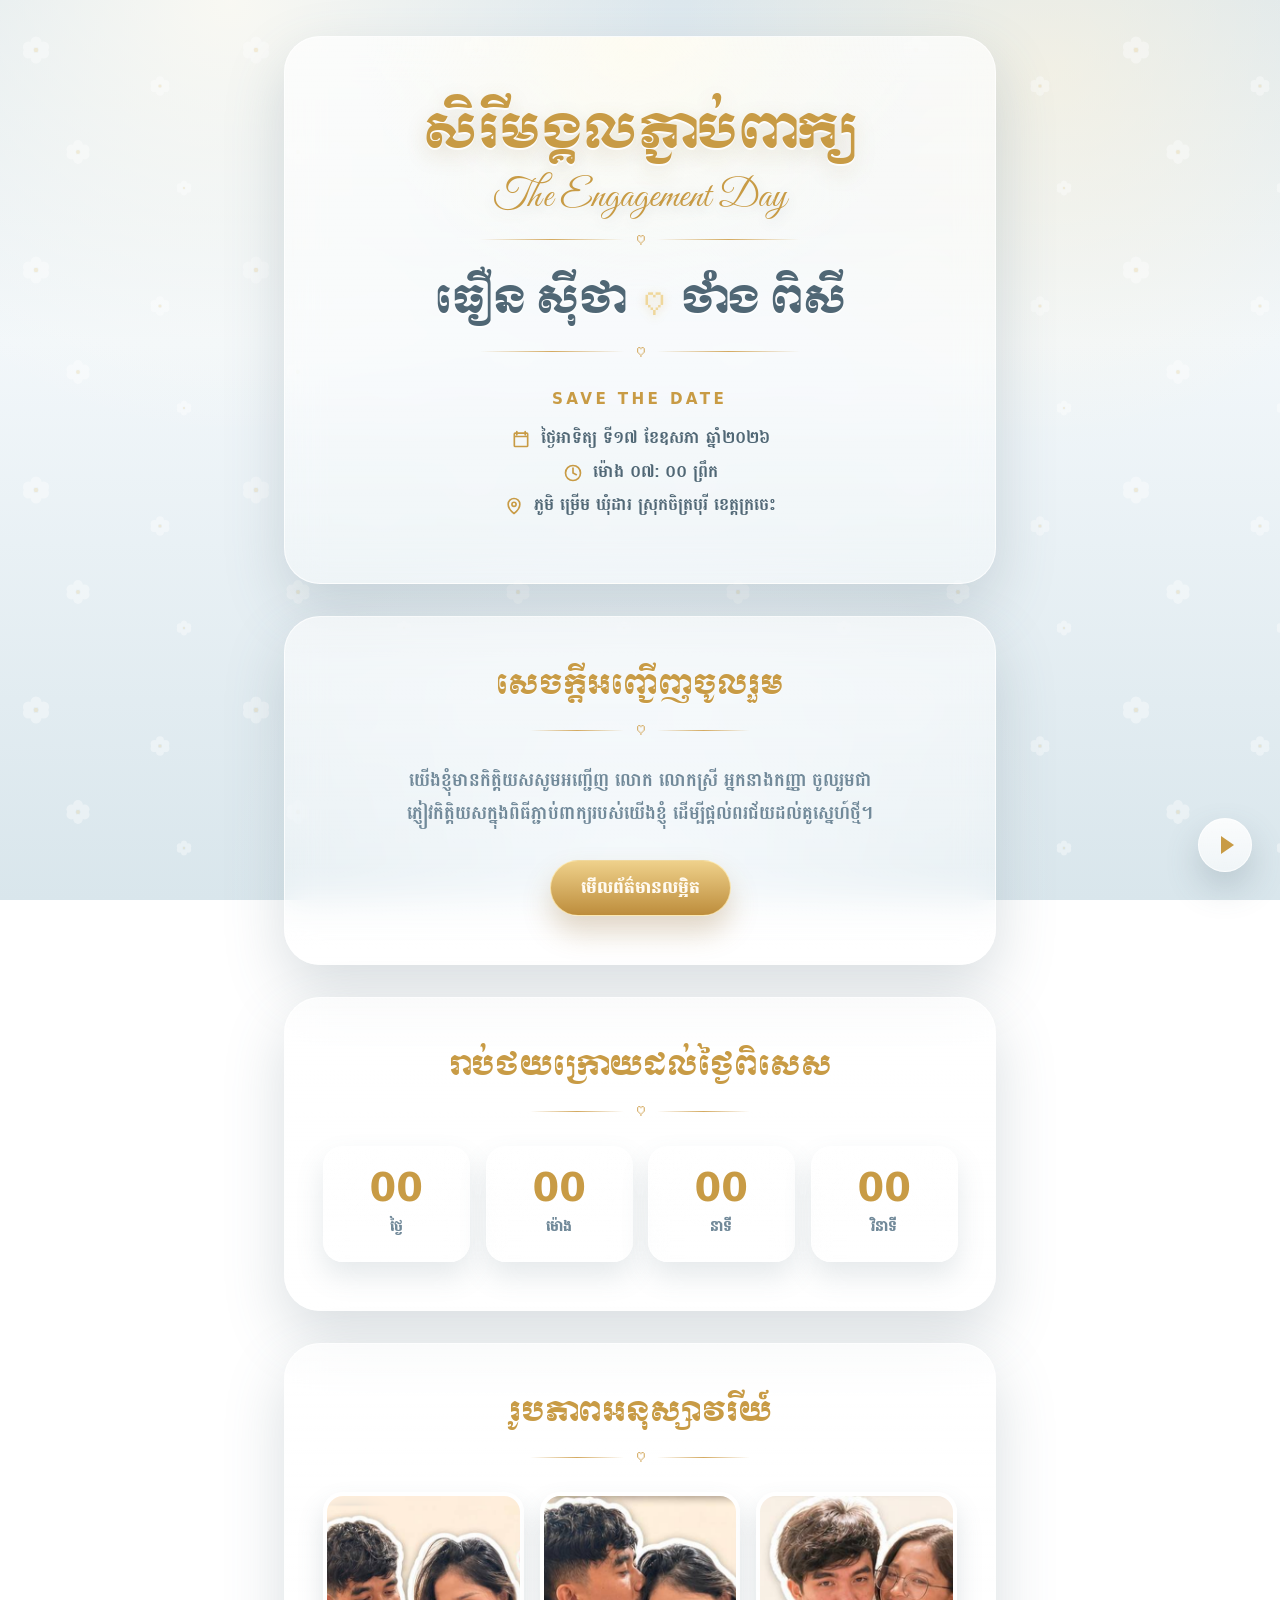
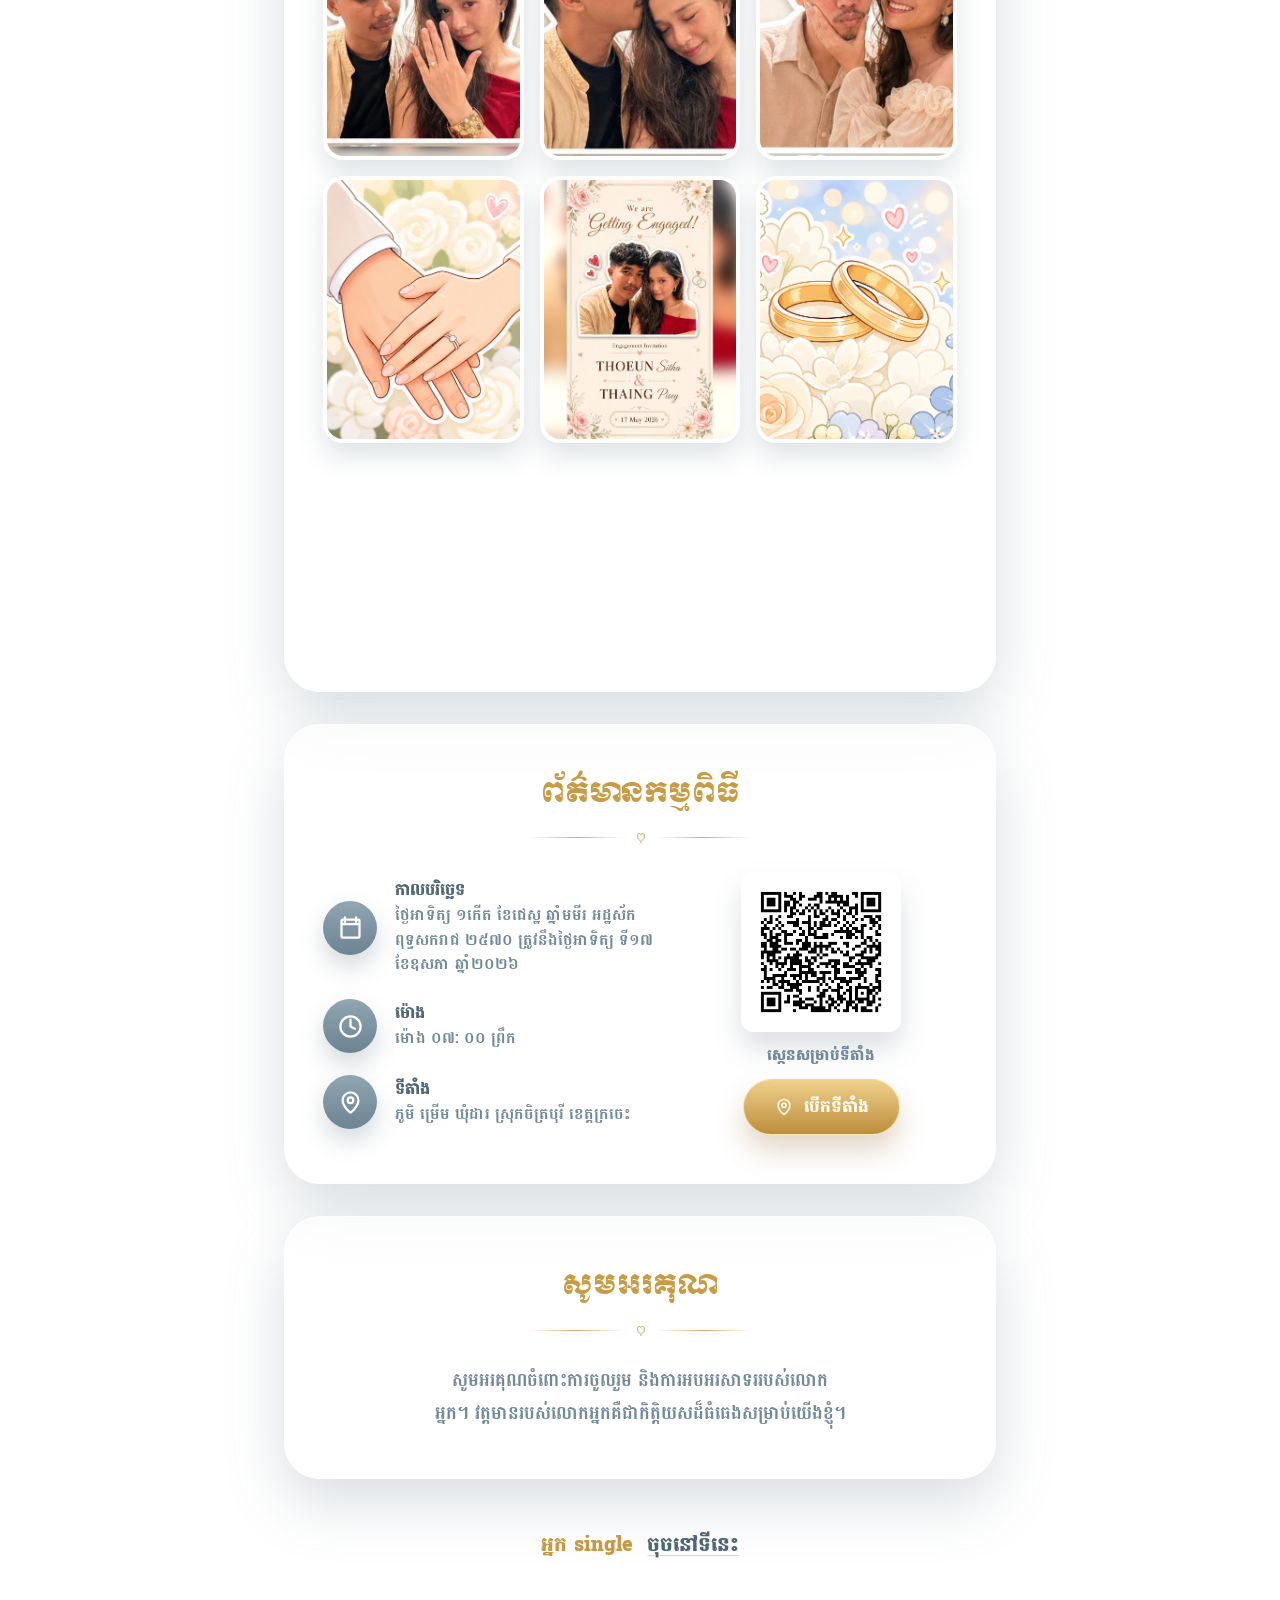
==== commit cdf02d9c: "fix" ====
--- a/invitation.html
+++ b/invitation.html
@@ -198,7 +198,7 @@
         <p class="section-copy effect-slide-up">សូមអរគុណចំពោះការចូលរួម និងការអបអរសាទររបស់លោកអ្នក។ វត្តមានរបស់លោកអ្នកគឺជាកិត្តិយសដ៏ធំធេងសម្រាប់យើងខ្ញុំ។</p>
       </section>
 
-      <p class="footer-note effect-rotate-fade">
+      <p class="footer-note">
         <span>អ្នក single</span>
         <button class="single-link" id="singlePromptButton" type="button">ចុចនៅទីនេះ</button>
       </p>
